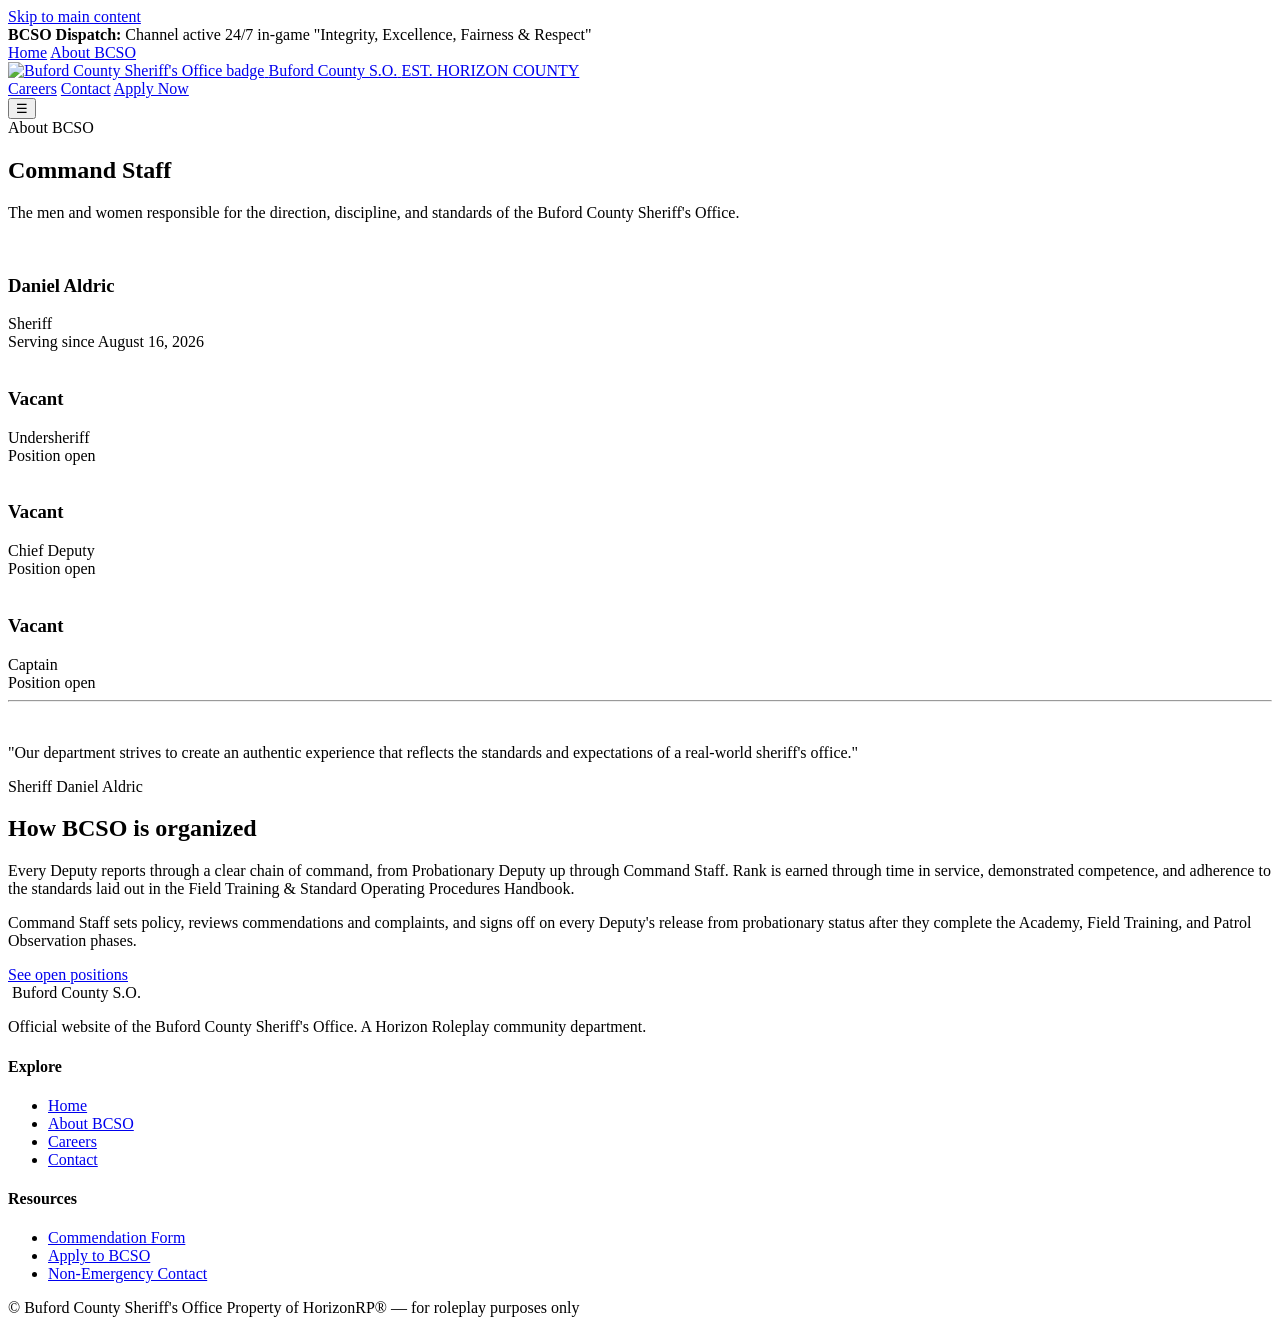
==== about.html @ 2988abf1 "Add files via upload" ====
<!doctype html>
<html lang="en">
<head>
<meta charset="UTF-8">
<meta name="viewport" content="width=device-width, initial-scale=1">
<title>About BCSO — Command Staff</title>
<meta name="description" content="Meet the command staff of the Buford County Sheriff's Office.">
<link rel="icon" href="assets/badge.png">
<link rel="preconnect" href="https://fonts.googleapis.com">
<link rel="preconnect" href="https://fonts.gstatic.com" crossorigin>
<link href="https://fonts.googleapis.com/css2?family=Source+Serif+4:opsz,wght@8..60,400;8..60,600;8..60,700&family=Public+Sans:wght@400;500;600;700&display=swap" rel="stylesheet">
<link rel="stylesheet" href="css/styles.css">
</head>
<body>
<a class="skip-link" href="#main">Skip to main content</a>

<div class="topbar">
  <div class="container">
    <span><strong>BCSO Dispatch:</strong> Channel active 24/7 in-game</span>
    <span>"Integrity, Excellence, Fairness &amp; Respect"</span>
  </div>
</div>

<header class="site-header">
  <nav class="nav container" aria-label="Primary">
    <div class="nav-group left">
      <a href="index.html">Home</a>
      <a href="about.html" aria-current="page">About BCSO</a>
    </div>

    <a class="brand" href="index.html">
      <img src="assets/badge.png" alt="Buford County Sheriff's Office badge">
      <span class="brand-name">Buford County S.O.</span>
      <span class="brand-tag">EST. HORIZON COUNTY</span>
    </a>

    <div class="nav-group right">
      <a href="careers.html">Careers</a>
      <a href="contact.html">Contact</a>
      <a class="nav-cta" href="careers.html">Apply Now</a>
    </div>

    <button class="nav-toggle" aria-label="Toggle navigation" aria-expanded="false">&#9776;</button>
  </nav>
</header>

<main id="main">

  <section class="page-hero">
    <div class="container">
      <span class="eyebrow-badge">About BCSO</span>
      <h1>Command Staff</h1>
      <p>The men and women responsible for the direction, discipline, and standards of the Buford County Sheriff's Office.</p>
    </div>
  </section>

  <section>
    <div class="container">
      <div class="card-grid" style="grid-template-columns: repeat(4, 1fr);">
        <div class="staff-card">
          <div class="staff-photo"><img src="assets/badge.png" alt=""></div>
          <h3>Daniel Aldric</h3>
          <div class="rank">Sheriff</div>
          <div class="since">Serving since August 16, 2026</div>
        </div>
        <div class="staff-card vacant">
          <div class="staff-photo"><img src="assets/badge.png" alt=""></div>
          <h3>Vacant</h3>
          <div class="rank">Undersheriff</div>
          <div class="since">Position open</div>
        </div>
        <div class="staff-card vacant">
          <div class="staff-photo"><img src="assets/badge.png" alt=""></div>
          <h3>Vacant</h3>
          <div class="rank">Chief Deputy</div>
          <div class="since">Position open</div>
        </div>
        <div class="staff-card vacant">
          <div class="staff-photo"><img src="assets/badge.png" alt=""></div>
          <h3>Vacant</h3>
          <div class="rank">Captain</div>
          <div class="since">Position open</div>
        </div>
      </div>
    </div>
  </section>

  <hr class="divider">

  <section>
    <div class="container about-grid">
      <div class="photo-card">
        <div class="inner">
          <img src="assets/badge.png" alt="">
          <p class="quote">"Our department strives to create an authentic experience that reflects the standards and expectations of a real-world sheriff's office."</p>
          <span class="signature">Sheriff Daniel Aldric</span>
        </div>
      </div>
      <div>
        <div class="section-head" style="margin-bottom:1rem;">
          <h2>How BCSO is organized</h2>
        </div>
        <p>Every Deputy reports through a clear chain of command, from Probationary Deputy up through Command Staff. Rank is earned through time in service, demonstrated competence, and adherence to the standards laid out in the Field Training &amp; Standard Operating Procedures Handbook.</p>
        <p>Command Staff sets policy, reviews commendations and complaints, and signs off on every Deputy's release from probationary status after they complete the Academy, Field Training, and Patrol Observation phases.</p>
        <a class="btn btn-ghost" href="careers.html">See open positions</a>
      </div>
    </div>
  </section>

</main>

<footer class="site-footer">
  <div class="container footer-grid">
    <div>
      <div class="footer-brand">
        <img src="assets/badge.png" alt="">
        <span>Buford County S.O.</span>
      </div>
      <p>Official website of the Buford County Sheriff's Office. A Horizon Roleplay community department.</p>
    </div>
    <div>
      <h4>Explore</h4>
      <ul>
        <li><a href="index.html">Home</a></li>
        <li><a href="about.html">About BCSO</a></li>
        <li><a href="careers.html">Careers</a></li>
        <li><a href="contact.html">Contact</a></li>
      </ul>
    </div>
    <div>
      <h4>Resources</h4>
      <ul>
        <li><a href="https://forms.gle/hosHaEN6hjh6NiJx9" target="_blank" rel="noopener">Commendation Form</a></li>
        <li><a href="careers.html">Apply to BCSO</a></li>
        <li><a href="contact.html">Non-Emergency Contact</a></li>
      </ul>
    </div>
  </div>
  <div class="container footer-bottom">
    <span>&copy; <span data-year></span> Buford County Sheriff's Office</span>
    <span>Property of HorizonRP&reg; — for roleplay purposes only</span>
  </div>
</footer>

<script src="js/script.js"></script>
</body>
</html>
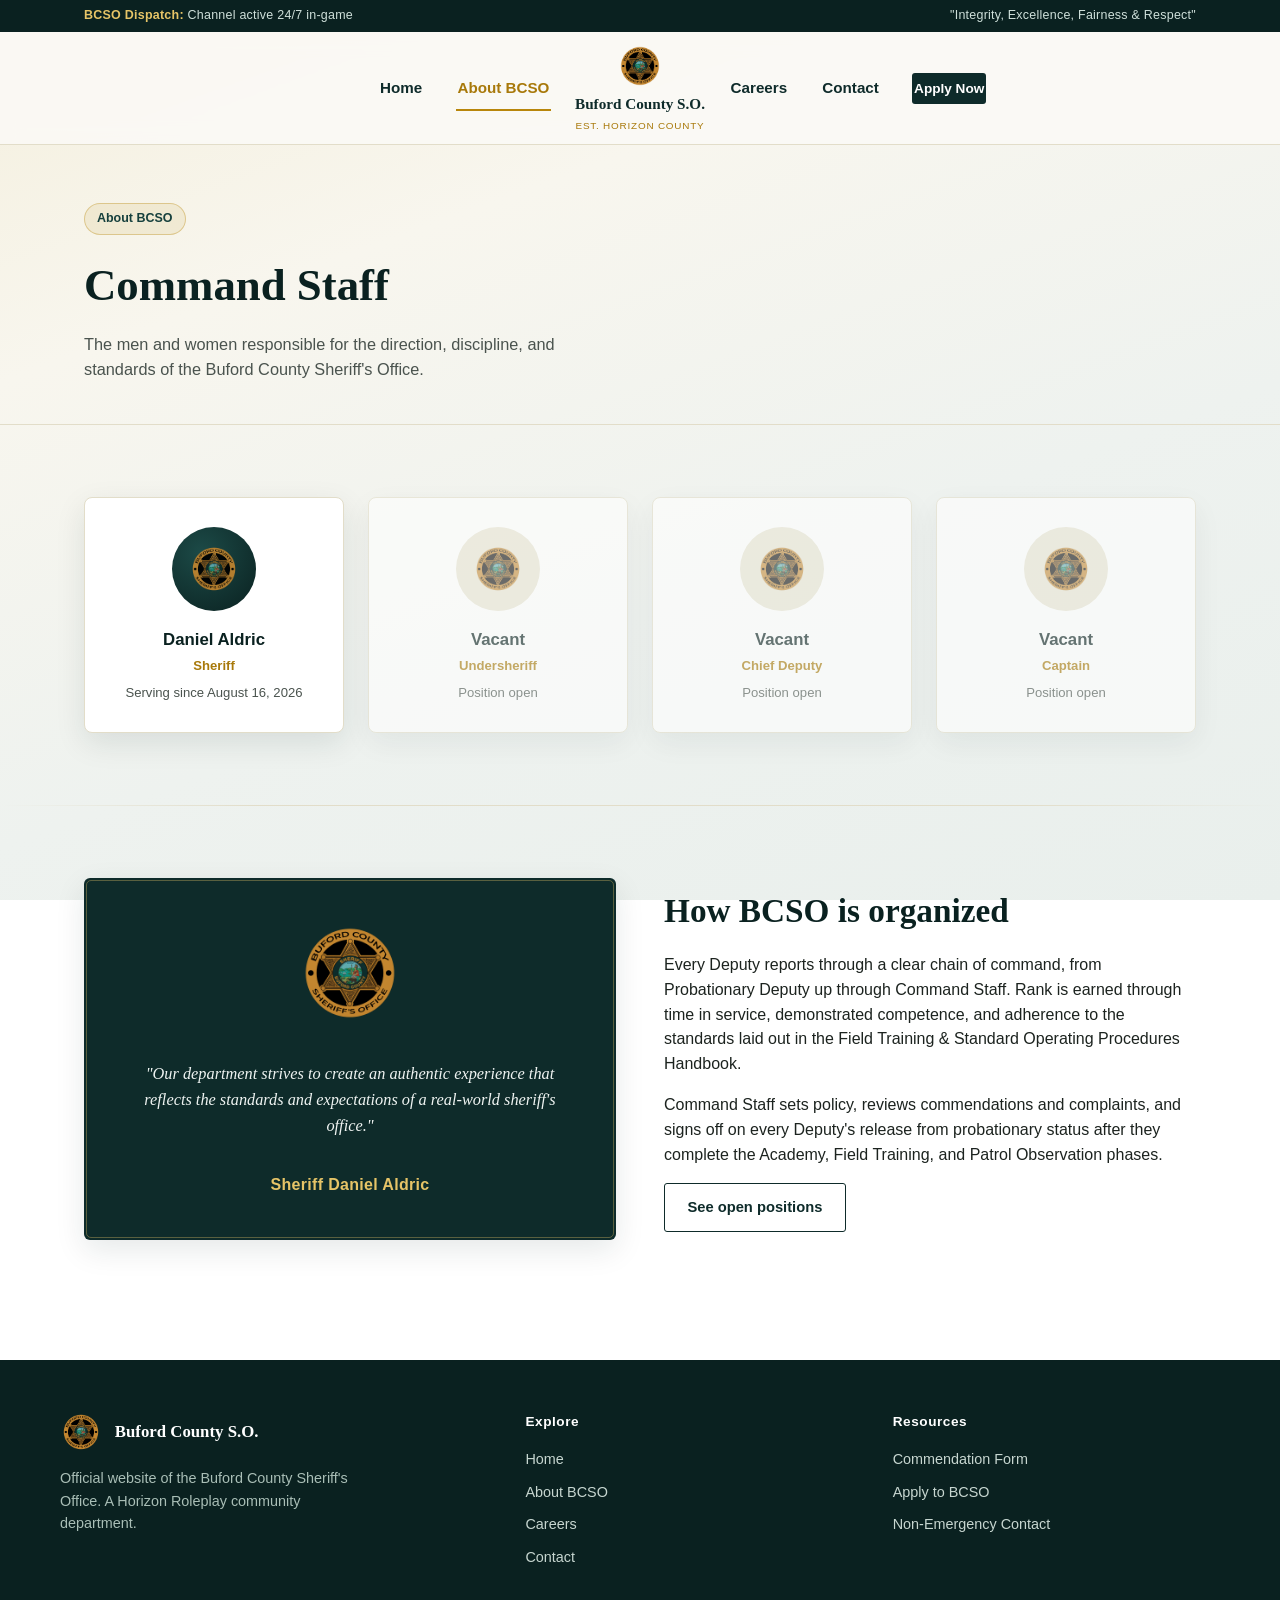
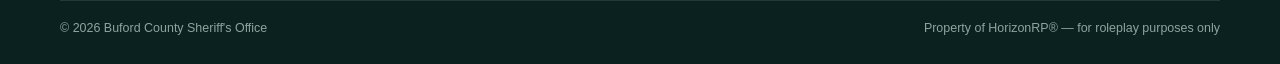
==== commit b4df0e58: "Add files via upload" ====
--- a/about.html
+++ b/about.html
@@ -5,11 +5,624 @@
 <meta name="viewport" content="width=device-width, initial-scale=1">
 <title>About BCSO — Command Staff</title>
 <meta name="description" content="Meet the command staff of the Buford County Sheriff's Office.">
-<link rel="icon" href="assets/badge.png">
+<link rel="icon" href="badge.png">
 <link rel="preconnect" href="https://fonts.googleapis.com">
 <link rel="preconnect" href="https://fonts.gstatic.com" crossorigin>
 <link href="https://fonts.googleapis.com/css2?family=Source+Serif+4:opsz,wght@8..60,400;8..60,600;8..60,700&family=Public+Sans:wght@400;500;600;700&display=swap" rel="stylesheet">
-<link rel="stylesheet" href="css/styles.css">
+<style>
+/* =============================================================
+   Buford County Sheriff's Office — Stylesheet
+   ============================================================= */
+
+:root {
+  --teal-950: #0a2120;
+  --teal-900: #0e2b2a;
+  --teal-800: #16403d;
+  --teal-700: #1c4a47;
+  --teal-600: #2f6560;
+  --gold-700: #a8790a;
+  --gold-600: #b8860b;
+  --gold-500: #cf9d1f;
+  --gold-300: #e6c467;
+  --ink: #1c231f;
+  --ink-soft: #4a534e;
+  --paper: #fbfaf6;
+  --line: #e2ddc9;
+  --shadow: 0 10px 30px rgba(14, 43, 42, 0.10);
+
+  --font-display: "Source Serif 4", "Cambria", Georgia, serif;
+  --font-body: "Public Sans", "Calibri", Arial, sans-serif;
+}
+
+* { box-sizing: border-box; }
+
+html {
+  scroll-behavior: smooth;
+}
+
+body {
+  margin: 0;
+  font-family: var(--font-body);
+  color: var(--ink);
+  background: linear-gradient(160deg, #f4efdd 0%, #f8f6ee 28%, #eef2ef 62%, #e9efec 100%);
+  background-attachment: fixed;
+  line-height: 1.55;
+  -webkit-font-smoothing: antialiased;
+}
+
+img { max-width: 100%; display: block; }
+
+a { color: inherit; text-decoration: none; }
+
+.container {
+  width: 100%;
+  max-width: 1160px;
+  margin: 0 auto;
+  padding: 0 1.5rem;
+}
+
+/* -------------------------------------------------------------
+   Skip link / focus states
+   ------------------------------------------------------------- */
+.skip-link {
+  position: absolute;
+  left: -999px;
+  top: 0;
+  background: var(--teal-900);
+  color: #fff;
+  padding: 0.75rem 1.25rem;
+  z-index: 999;
+  border-radius: 0 0 8px 0;
+}
+.skip-link:focus { left: 0; }
+
+:focus-visible {
+  outline: 2px solid var(--gold-600);
+  outline-offset: 2px;
+}
+
+/* -------------------------------------------------------------
+   Top bar (badge notice strip)
+   ------------------------------------------------------------- */
+.topbar {
+  background: var(--teal-950);
+  color: #cfe0da;
+  font-size: 0.78rem;
+  letter-spacing: 0.02em;
+}
+.topbar .container {
+  display: flex;
+  justify-content: space-between;
+  align-items: center;
+  padding-top: 0.4rem;
+  padding-bottom: 0.4rem;
+  gap: 1rem;
+  flex-wrap: wrap;
+}
+.topbar strong { color: var(--gold-300); font-weight: 600; }
+
+/* -------------------------------------------------------------
+   Primary navigation — logo centered between tab groups
+   ------------------------------------------------------------- */
+.site-header {
+  position: sticky;
+  top: 0;
+  z-index: 100;
+  background: rgba(251, 250, 246, 0.86);
+  backdrop-filter: blur(10px);
+  border-bottom: 1px solid var(--line);
+}
+
+.nav {
+  display: grid;
+  grid-template-columns: 1fr auto 1fr;
+  align-items: center;
+  padding: 0.7rem 0;
+  gap: 1rem;
+}
+
+.nav-group {
+  display: flex;
+  align-items: center;
+  gap: 2rem;
+  font-size: 0.95rem;
+  font-weight: 600;
+  color: var(--teal-900);
+}
+.nav-group.left { justify-content: flex-end; }
+.nav-group.right { justify-content: flex-start; }
+
+.nav-group a {
+  position: relative;
+  padding: 0.3rem 0.1rem;
+  transition: color 0.15s ease;
+}
+.nav-group a:hover { color: var(--gold-700); }
+.nav-group a[aria-current="page"] { color: var(--gold-700); }
+.nav-group a[aria-current="page"]::after {
+  content: "";
+  position: absolute;
+  left: 0; right: 0; bottom: -6px;
+  height: 2px;
+  background: var(--gold-600);
+}
+
+.brand {
+  display: flex;
+  flex-direction: column;
+  align-items: center;
+  gap: 0.15rem;
+  text-align: center;
+  padding: 0 0.5rem;
+}
+.brand img { width: 46px; height: 46px; }
+.brand .brand-name {
+  font-family: var(--font-display);
+  font-weight: 700;
+  font-size: 0.95rem;
+  color: var(--teal-900);
+  white-space: nowrap;
+}
+.brand .brand-tag {
+  font-size: 0.62rem;
+  letter-spacing: 0.08em;
+  color: var(--gold-700);
+  white-space: nowrap;
+}
+
+.nav-cta {
+  background: var(--teal-900);
+  color: #fff !important;
+  padding: 0.5rem 1.05rem;
+  border-radius: 3px;
+  font-size: 0.85rem;
+  font-weight: 600;
+}
+.nav-cta:hover { background: var(--gold-600); color: var(--teal-950) !important; }
+
+.nav-toggle {
+  display: none;
+  background: none;
+  border: 1px solid var(--line);
+  border-radius: 6px;
+  padding: 0.4rem 0.6rem;
+  font-size: 1.1rem;
+  color: var(--teal-900);
+}
+
+@media (max-width: 780px) {
+  .nav { grid-template-columns: auto 1fr auto; position: relative; }
+  .nav-group { display: none; }
+  .nav-toggle { display: inline-flex; }
+  .brand { flex-direction: row; }
+  body.nav-open .nav-group {
+    display: flex;
+    position: static;
+    background: var(--paper);
+    flex-direction: column;
+    align-items: flex-start;
+    padding: 0.9rem 1.5rem;
+    gap: 0.9rem;
+    width: 100%;
+  }
+  body.nav-open .nav-group.left { order: 3; padding-bottom: 0.4rem; }
+  body.nav-open .nav-group.right { order: 4; padding-top: 0; border-top: 1px solid var(--line); }
+  body.nav-open .nav {
+    position: absolute;
+    top: 0; left: 0; right: 0;
+    flex-wrap: wrap;
+    background: var(--paper);
+    border-bottom: 1px solid var(--line);
+    box-shadow: var(--shadow);
+    display: flex;
+    padding-bottom: 0.5rem;
+  }
+  body.nav-open .brand { order: 1; flex: 1; }
+  body.nav-open .nav-toggle { order: 2; }
+}
+
+/* -------------------------------------------------------------
+   Hero
+   ------------------------------------------------------------- */
+.hero {
+  position: relative;
+  padding: 5rem 0 4.5rem;
+  overflow: hidden;
+}
+.hero::before {
+  content: "";
+  position: absolute;
+  inset: -20% -10% auto -10%;
+  height: 480px;
+  background: radial-gradient(60% 60% at 30% 20%, rgba(184,134,11,0.10), transparent 70%),
+              radial-gradient(50% 50% at 80% 10%, rgba(14,43,42,0.08), transparent 70%);
+  pointer-events: none;
+}
+.hero-inner {
+  position: relative;
+  display: grid;
+  grid-template-columns: 1.1fr 0.9fr;
+  gap: 3rem;
+  align-items: center;
+}
+.eyebrow-badge {
+  display: inline-flex;
+  align-items: center;
+  gap: 0.5rem;
+  font-size: 0.78rem;
+  font-weight: 600;
+  color: var(--teal-800);
+  background: rgba(184,134,11,0.10);
+  border: 1px solid rgba(184,134,11,0.35);
+  padding: 0.35rem 0.75rem;
+  border-radius: 999px;
+  margin-bottom: 1.25rem;
+}
+.hero h1 {
+  font-family: var(--font-display);
+  font-size: clamp(2.3rem, 4.2vw, 3.4rem);
+  line-height: 1.08;
+  margin: 0 0 1.1rem;
+  color: var(--teal-950);
+}
+.hero .motto {
+  font-family: var(--font-display);
+  font-style: italic;
+  font-size: 1.15rem;
+  color: var(--gold-700);
+  margin: 0 0 1.4rem;
+}
+.hero p.lede {
+  font-size: 1.05rem;
+  color: var(--ink-soft);
+  max-width: 46ch;
+  margin: 0 0 2rem;
+}
+.hero-actions { display: flex; gap: 0.9rem; flex-wrap: wrap; }
+
+.btn {
+  display: inline-block;
+  padding: 0.75rem 1.4rem;
+  border-radius: 3px;
+  font-weight: 600;
+  font-size: 0.92rem;
+  border: 1.5px solid transparent;
+  transition: transform 0.15s ease, box-shadow 0.15s ease, background 0.15s ease;
+}
+.btn-primary { background: var(--teal-900); color: #fff; }
+.btn-primary:hover { background: var(--gold-600); color: var(--teal-950); transform: translateY(-1px); }
+.btn-ghost { border-color: var(--teal-900); color: var(--teal-900); }
+.btn-ghost:hover { background: var(--teal-900); color: #fff; }
+
+.hero-badge-frame {
+  position: relative;
+  justify-self: center;
+  width: min(340px, 80%);
+}
+.hero-badge-frame::before {
+  content: "";
+  position: absolute;
+  inset: -10%;
+  border-radius: 50%;
+  background: radial-gradient(50% 50% at 50% 45%, rgba(184,134,11,0.16), transparent 70%);
+}
+.hero-badge-frame img { position: relative; width: 100%; filter: drop-shadow(0 18px 30px rgba(14,43,42,0.22)); }
+
+/* -------------------------------------------------------------
+   Section scaffolding
+   ------------------------------------------------------------- */
+section { padding: 4.5rem 0; }
+.section-tight { padding: 3rem 0; }
+.section-head { max-width: 62ch; margin-bottom: 2.5rem; }
+.section-head h2 {
+  font-family: var(--font-display);
+  font-size: clamp(1.7rem, 2.6vw, 2.2rem);
+  color: var(--teal-950);
+  margin: 0 0 0.6rem;
+}
+.section-head p { color: var(--ink-soft); margin: 0; font-size: 1.02rem; }
+
+.divider {
+  height: 1px;
+  background: linear-gradient(90deg, transparent, var(--line) 20%, var(--line) 80%, transparent);
+  border: none;
+  margin: 0;
+}
+
+/* -------------------------------------------------------------
+   About / two-column
+   ------------------------------------------------------------- */
+.about-grid {
+  display: grid;
+  grid-template-columns: 1fr 1fr;
+  gap: 3rem;
+  align-items: center;
+}
+.about-grid .stat-row {
+  display: flex;
+  gap: 2.2rem;
+  margin-top: 1.8rem;
+}
+.stat-num {
+  font-family: var(--font-display);
+  font-size: 2rem;
+  color: var(--gold-700);
+  display: block;
+}
+.stat-label { font-size: 0.82rem; color: var(--ink-soft); }
+
+.photo-card {
+  background: var(--teal-900);
+  border-radius: 6px;
+  padding: 2px;
+  box-shadow: var(--shadow);
+}
+.photo-card .inner {
+  border-radius: 5px;
+  border: 1px solid rgba(230, 196, 103, 0.35);
+  padding: 2.4rem;
+  display: flex;
+  flex-direction: column;
+  align-items: center;
+  gap: 1.1rem;
+  text-align: center;
+  color: #eef3f1;
+}
+.photo-card img { width: 108px; }
+.photo-card .quote {
+  font-family: var(--font-display);
+  font-style: italic;
+  font-size: 1.02rem;
+  line-height: 1.6;
+}
+.photo-card .signature { color: var(--gold-300); font-weight: 600; letter-spacing: 0.02em; }
+
+/* -------------------------------------------------------------
+   Value pillars
+   ------------------------------------------------------------- */
+.pillars {
+  display: grid;
+  grid-template-columns: repeat(4, 1fr);
+  gap: 1.25rem;
+}
+.pillar {
+  background: #fff;
+  border: 1px solid var(--line);
+  border-radius: 6px;
+  padding: 1.6rem 1.4rem;
+  box-shadow: var(--shadow);
+}
+.pillar .glyph {
+  width: 40px; height: 40px;
+  border-radius: 50%;
+  background: var(--teal-900);
+  color: var(--gold-300);
+  display: flex; align-items: center; justify-content: center;
+  font-family: var(--font-display);
+  font-weight: 700;
+  margin-bottom: 0.9rem;
+}
+.pillar h3 { font-size: 1.02rem; margin: 0 0 0.4rem; color: var(--teal-950); }
+.pillar p { margin: 0; font-size: 0.92rem; color: var(--ink-soft); }
+
+/* -------------------------------------------------------------
+   Sheriff message banner
+   ------------------------------------------------------------- */
+.message-banner {
+  background: linear-gradient(135deg, var(--teal-950), var(--teal-800));
+  color: #eef3f1;
+  border-radius: 10px;
+  padding: 3rem;
+  display: grid;
+  grid-template-columns: auto 1fr;
+  gap: 2.2rem;
+  align-items: center;
+}
+.message-banner img { width: 90px; }
+.message-banner blockquote {
+  margin: 0 0 1rem;
+  font-family: var(--font-display);
+  font-style: italic;
+  font-size: 1.15rem;
+  line-height: 1.65;
+}
+.message-banner cite {
+  font-style: normal;
+  font-weight: 600;
+  color: var(--gold-300);
+}
+
+/* -------------------------------------------------------------
+   Cards (careers / command staff / info)
+   ------------------------------------------------------------- */
+.card-grid {
+  display: grid;
+  grid-template-columns: repeat(3, 1fr);
+  gap: 1.5rem;
+}
+.card {
+  background: #fff;
+  border: 1px solid var(--line);
+  border-radius: 8px;
+  overflow: hidden;
+  box-shadow: var(--shadow);
+  display: flex;
+  flex-direction: column;
+}
+.card .card-top {
+  background: var(--teal-900);
+  color: var(--gold-300);
+  font-size: 0.72rem;
+  font-weight: 700;
+  letter-spacing: 0.06em;
+  padding: 0.5rem 1.1rem;
+}
+.card .card-body { padding: 1.4rem 1.1rem 1.6rem; flex: 1; display: flex; flex-direction: column; }
+.card h3 { margin: 0 0 0.5rem; font-size: 1.08rem; color: var(--teal-950); }
+.card p { margin: 0; color: var(--ink-soft); font-size: 0.92rem; flex: 1; }
+.card .card-foot {
+  margin-top: 1rem;
+  font-size: 0.82rem;
+  font-weight: 600;
+  color: var(--gold-700);
+}
+
+/* Staff cards */
+.staff-card {
+  background: #fff;
+  border: 1px solid var(--line);
+  border-radius: 8px;
+  padding: 1.8rem;
+  text-align: center;
+  box-shadow: var(--shadow);
+}
+.staff-photo {
+  width: 84px; height: 84px;
+  margin: 0 auto 1rem;
+  border-radius: 50%;
+  background: radial-gradient(circle at 35% 30%, var(--teal-700), var(--teal-950));
+  display: flex; align-items: center; justify-content: center;
+}
+.staff-photo img { width: 52px; opacity: 0.92; }
+.staff-card h3 { margin: 0 0 0.2rem; font-size: 1.05rem; color: var(--teal-950); }
+.staff-card .rank { color: var(--gold-700); font-size: 0.82rem; font-weight: 700; margin-bottom: 0.4rem; }
+.staff-card .since { color: var(--ink-soft); font-size: 0.82rem; }
+.staff-card.vacant { opacity: 0.6; }
+.staff-card.vacant .staff-photo { background: #e9e5d4; }
+
+/* -------------------------------------------------------------
+   CTA band
+   ------------------------------------------------------------- */
+.cta-band {
+  background: #fff;
+  border: 1px solid var(--line);
+  border-radius: 10px;
+  padding: 2.6rem;
+  display: flex;
+  align-items: center;
+  justify-content: space-between;
+  gap: 2rem;
+  flex-wrap: wrap;
+  box-shadow: var(--shadow);
+}
+.cta-band h2 { font-family: var(--font-display); margin: 0 0 0.4rem; font-size: 1.5rem; color: var(--teal-950); }
+.cta-band p { margin: 0; color: var(--ink-soft); max-width: 48ch; }
+
+/* -------------------------------------------------------------
+   Page hero (interior pages)
+   ------------------------------------------------------------- */
+.page-hero {
+  padding: 3.6rem 0 2.6rem;
+  border-bottom: 1px solid var(--line);
+}
+.page-hero .eyebrow-badge { margin-bottom: 1rem; }
+.page-hero h1 {
+  font-family: var(--font-display);
+  font-size: clamp(2rem, 3.6vw, 2.8rem);
+  color: var(--teal-950);
+  margin: 0 0 0.7rem;
+}
+.page-hero p { color: var(--ink-soft); max-width: 60ch; margin: 0; font-size: 1.02rem; }
+
+/* -------------------------------------------------------------
+   Contact page
+   ------------------------------------------------------------- */
+.contact-grid {
+  display: grid;
+  grid-template-columns: 1fr 1fr;
+  gap: 2.5rem;
+}
+.info-list { list-style: none; margin: 0; padding: 0; display: grid; gap: 1.1rem; }
+.info-list li { display: flex; gap: 0.9rem; }
+.info-list .glyph {
+  width: 36px; height: 36px; flex: none;
+  border-radius: 50%;
+  background: var(--teal-900);
+  color: var(--gold-300);
+  display: flex; align-items: center; justify-content: center;
+  font-family: var(--font-display); font-weight: 700; font-size: 0.85rem;
+}
+.info-list h4 { margin: 0 0 0.15rem; font-size: 0.95rem; color: var(--teal-950); }
+.info-list p { margin: 0; color: var(--ink-soft); font-size: 0.9rem; }
+
+.form-card {
+  background: #fff;
+  border: 1px solid var(--line);
+  border-radius: 8px;
+  padding: 2rem;
+  box-shadow: var(--shadow);
+}
+.form-row { margin-bottom: 1.1rem; display: flex; flex-direction: column; gap: 0.4rem; }
+.form-row label { font-size: 0.85rem; font-weight: 600; color: var(--teal-900); }
+.form-row input, .form-row select, .form-row textarea {
+  border: 1px solid var(--line);
+  border-radius: 4px;
+  padding: 0.65rem 0.8rem;
+  font-family: var(--font-body);
+  font-size: 0.92rem;
+  background: var(--paper);
+}
+.form-row textarea { resize: vertical; min-height: 110px; }
+.form-note { font-size: 0.8rem; color: var(--ink-soft); margin-top: 0.8rem; }
+
+/* -------------------------------------------------------------
+   Footer
+   ------------------------------------------------------------- */
+.site-footer {
+  background: var(--teal-950);
+  color: #c7d6d0;
+  margin-top: 3rem;
+}
+.footer-grid {
+  display: grid;
+  grid-template-columns: 1.3fr 1fr 1fr;
+  gap: 2.5rem;
+  padding: 3.2rem 0 2rem;
+}
+.footer-brand { display: flex; align-items: center; gap: 0.8rem; margin-bottom: 0.9rem; }
+.footer-brand img { width: 42px; }
+.footer-brand span { font-family: var(--font-display); font-weight: 700; color: #fff; font-size: 1.05rem; }
+.site-footer h4 { color: #fff; font-size: 0.85rem; letter-spacing: 0.04em; margin: 0 0 1rem; }
+.site-footer ul { list-style: none; margin: 0; padding: 0; display: grid; gap: 0.65rem; font-size: 0.9rem; }
+.site-footer a:hover { color: var(--gold-300); }
+.site-footer p { font-size: 0.9rem; color: #a9beb6; max-width: 40ch; }
+.footer-bottom {
+  border-top: 1px solid rgba(255,255,255,0.1);
+  padding: 1.1rem 0 1.6rem;
+  font-size: 0.78rem;
+  color: #90a49d;
+  display: flex;
+  justify-content: space-between;
+  flex-wrap: wrap;
+  gap: 0.5rem;
+}
+
+/* -------------------------------------------------------------
+   Responsive
+   ------------------------------------------------------------- */
+@media (max-width: 900px) {
+  .hero-inner { grid-template-columns: 1fr; }
+  .hero-badge-frame { order: -1; width: 200px; }
+  .about-grid { grid-template-columns: 1fr; }
+  .pillars { grid-template-columns: repeat(2, 1fr); }
+  .card-grid { grid-template-columns: repeat(2, 1fr); }
+  .message-banner { grid-template-columns: 1fr; text-align: center; }
+  .message-banner img { margin: 0 auto; }
+  .footer-grid { grid-template-columns: 1fr 1fr; }
+  .contact-grid { grid-template-columns: 1fr; }
+}
+@media (max-width: 620px) {
+  .pillars { grid-template-columns: 1fr; }
+  .card-grid { grid-template-columns: 1fr; }
+  .footer-grid { grid-template-columns: 1fr; }
+  .cta-band { flex-direction: column; align-items: flex-start; }
+}
+
+@media (prefers-reduced-motion: reduce) {
+  * { scroll-behavior: auto !important; transition: none !important; }
+}
+
+</style>
 </head>
 <body>
 <a class="skip-link" href="#main">Skip to main content</a>
@@ -29,7 +642,7 @@
     </div>
 
     <a class="brand" href="index.html">
-      <img src="assets/badge.png" alt="Buford County Sheriff's Office badge">
+      <img src="badge.png" alt="Buford County Sheriff's Office badge">
       <span class="brand-name">Buford County S.O.</span>
       <span class="brand-tag">EST. HORIZON COUNTY</span>
     </a>
@@ -58,25 +671,25 @@
     <div class="container">
       <div class="card-grid" style="grid-template-columns: repeat(4, 1fr);">
         <div class="staff-card">
-          <div class="staff-photo"><img src="assets/badge.png" alt=""></div>
+          <div class="staff-photo"><img src="badge.png" alt=""></div>
           <h3>Daniel Aldric</h3>
           <div class="rank">Sheriff</div>
           <div class="since">Serving since August 16, 2026</div>
         </div>
         <div class="staff-card vacant">
-          <div class="staff-photo"><img src="assets/badge.png" alt=""></div>
+          <div class="staff-photo"><img src="badge.png" alt=""></div>
           <h3>Vacant</h3>
           <div class="rank">Undersheriff</div>
           <div class="since">Position open</div>
         </div>
         <div class="staff-card vacant">
-          <div class="staff-photo"><img src="assets/badge.png" alt=""></div>
+          <div class="staff-photo"><img src="badge.png" alt=""></div>
           <h3>Vacant</h3>
           <div class="rank">Chief Deputy</div>
           <div class="since">Position open</div>
         </div>
         <div class="staff-card vacant">
-          <div class="staff-photo"><img src="assets/badge.png" alt=""></div>
+          <div class="staff-photo"><img src="badge.png" alt=""></div>
           <h3>Vacant</h3>
           <div class="rank">Captain</div>
           <div class="since">Position open</div>
@@ -91,7 +704,7 @@
     <div class="container about-grid">
       <div class="photo-card">
         <div class="inner">
-          <img src="assets/badge.png" alt="">
+          <img src="badge.png" alt="">
           <p class="quote">"Our department strives to create an authentic experience that reflects the standards and expectations of a real-world sheriff's office."</p>
           <span class="signature">Sheriff Daniel Aldric</span>
         </div>
@@ -113,7 +726,7 @@
   <div class="container footer-grid">
     <div>
       <div class="footer-brand">
-        <img src="assets/badge.png" alt="">
+        <img src="badge.png" alt="">
         <span>Buford County S.O.</span>
       </div>
       <p>Official website of the Buford County Sheriff's Office. A Horizon Roleplay community department.</p>
@@ -142,6 +755,22 @@
   </div>
 </footer>
 
-<script src="js/script.js"></script>
+<script>
+document.addEventListener("DOMContentLoaded", function () {
+  var toggle = document.querySelector(".nav-toggle");
+  if (toggle) {
+    toggle.addEventListener("click", function () {
+      var isOpen = document.body.classList.toggle("nav-open");
+      toggle.setAttribute("aria-expanded", isOpen ? "true" : "false");
+    });
+  }
+
+  var yearEl = document.querySelector("[data-year]");
+  if (yearEl) {
+    yearEl.textContent = new Date().getFullYear();
+  }
+});
+
+</script>
 </body>
 </html>
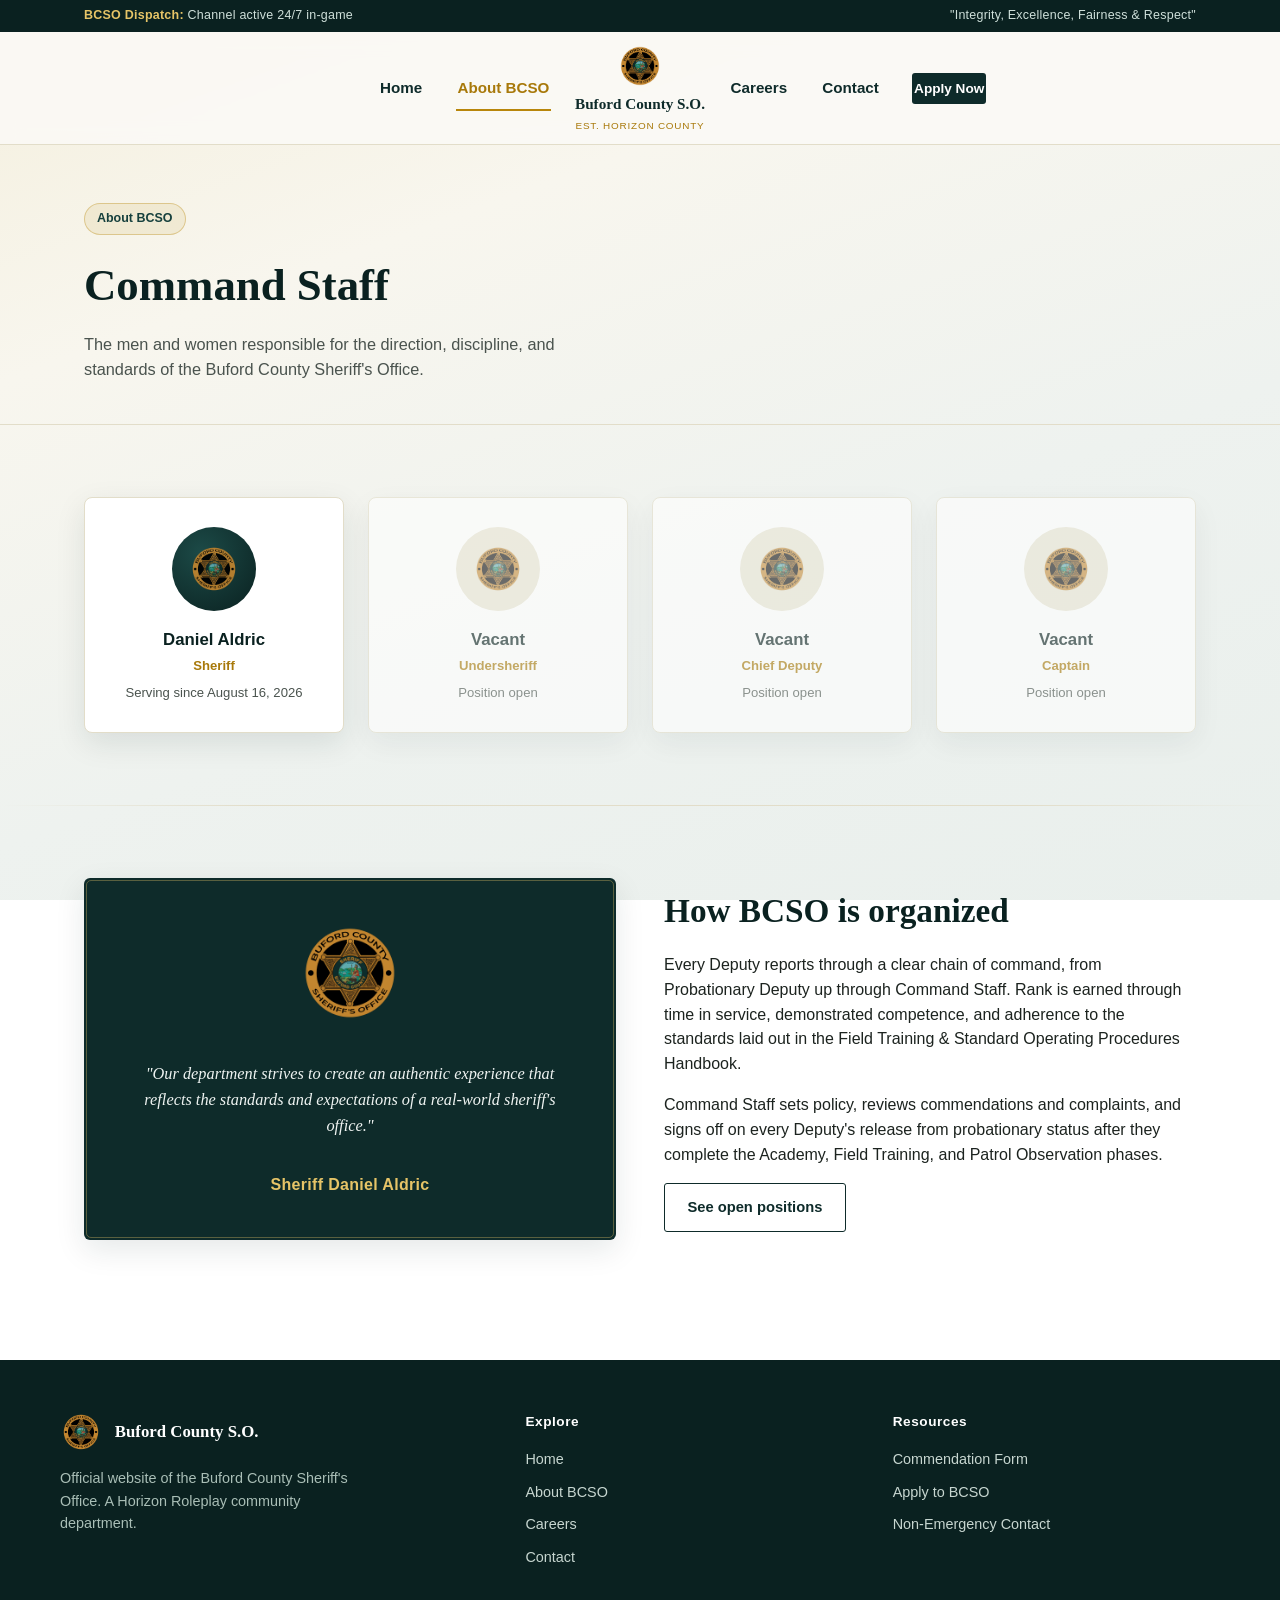
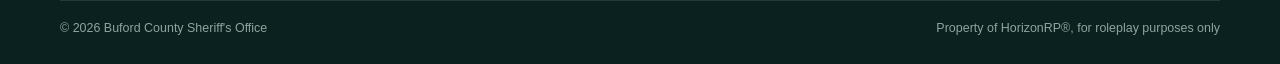
==== commit ab3f2393: "Add files via upload" ====
--- a/about.html
+++ b/about.html
@@ -3,7 +3,7 @@
 <head>
 <meta charset="UTF-8">
 <meta name="viewport" content="width=device-width, initial-scale=1">
-<title>About BCSO — Command Staff</title>
+<title>About BCSO | Command Staff</title>
 <meta name="description" content="Meet the command staff of the Buford County Sheriff's Office.">
 <link rel="icon" href="badge.png">
 <link rel="preconnect" href="https://fonts.googleapis.com">
@@ -11,7 +11,7 @@
 <link href="https://fonts.googleapis.com/css2?family=Source+Serif+4:opsz,wght@8..60,400;8..60,600;8..60,700&family=Public+Sans:wght@400;500;600;700&display=swap" rel="stylesheet">
 <style>
 /* =============================================================
-   Buford County Sheriff's Office — Stylesheet
+   Buford County Sheriff's Office Stylesheet
    ============================================================= */
 
 :root {
@@ -102,7 +102,7 @@
 .topbar strong { color: var(--gold-300); font-weight: 600; }
 
 /* -------------------------------------------------------------
-   Primary navigation — logo centered between tab groups
+   Primary navigation, logo centered between tab groups
    ------------------------------------------------------------- */
 .site-header {
   position: sticky;
@@ -751,7 +751,7 @@
   </div>
   <div class="container footer-bottom">
     <span>&copy; <span data-year></span> Buford County Sheriff's Office</span>
-    <span>Property of HorizonRP&reg; — for roleplay purposes only</span>
+    <span>Property of HorizonRP&reg;, for roleplay purposes only</span>
   </div>
 </footer>
 
